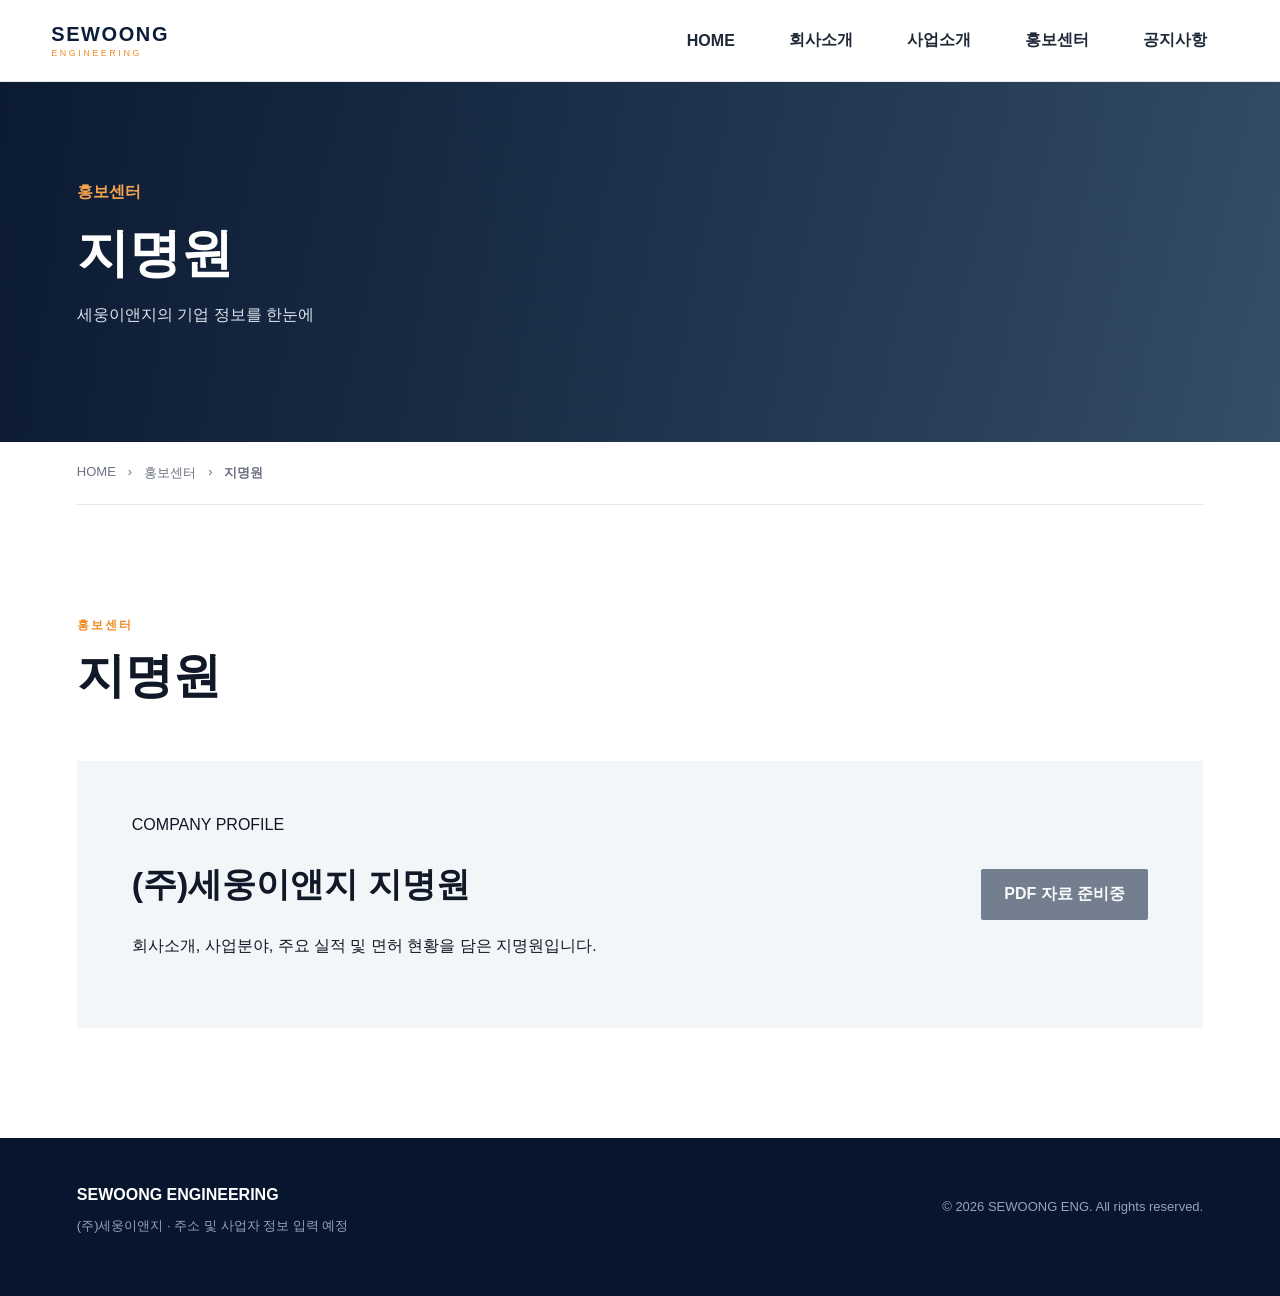
==== brochure.html @ 4f8cce99 "Add files via upload" ====
<!doctype html><html lang="ko"><head><meta charset="utf-8"><meta name="viewport" content="width=device-width,initial-scale=1"><meta name="description" content="(주)세웅이앤지 공식 홈페이지"><title>지명원 | (주)세웅이앤지</title><link rel="stylesheet" href="style.css"></head><body>
<header class="header">
  <a class="logo" href="index.html"><strong>SEWOONG</strong><span>ENGINEERING</span></a>
  <button class="menu-btn" aria-label="메뉴">☰</button>
  <nav class="nav">
    <a href="index.html">HOME</a>
    <div class="nav-item"><button>회사소개</button><div class="dropdown"><a href="greeting.html">인사말</a><a href="history.html">연혁</a><a href="organization.html">회사구조</a><a href="location.html">오시는길</a></div></div>
    <div class="nav-item"><button>사업소개</button><div class="dropdown"><a href="business.html">사업 형태</a><a href="projects.html">공사 실적</a></div></div>
    <div class="nav-item"><button>홍보센터</button><div class="dropdown"><a href="brochure.html">지명원</a><a href="licenses.html">면허보유현황</a></div></div>
    <div class="nav-item"><button>공지사항</button><div class="dropdown"><a href="notice.html">공지사항</a><a href="contact.html">문의하기</a></div></div>
  </nav>
</header>
<main><section class="subhero"><div><span>홍보센터</span><h1>지명원</h1><p>세웅이앤지의 기업 정보를 한눈에</p></div></section><div class="breadcrumb"><a href="index.html">HOME</a><span>›</span><span>홍보센터</span><span>›</span><strong>지명원</strong></div><section class="detail-section"><div class="detail-title"><span class="eyebrow">홍보센터</span><h2>지명원</h2></div>
        <div class="download-box"><div><span>COMPANY PROFILE</span><h2>(주)세웅이앤지 지명원</h2><p>회사소개, 사업분야, 주요 실적 및 면허 현황을 담은 지명원입니다.</p></div><a class="btn primary disabled" href="#">PDF 자료 준비중</a></div>
    </section></main>
<footer><div><strong>SEWOONG ENGINEERING</strong><p>(주)세웅이앤지 · 주소 및 사업자 정보 입력 예정</p></div><p>© 2026 SEWOONG ENG. All rights reserved.</p></footer>
<script src="script.js"></script></body></html>
---- style.css ----
*{box-sizing:border-box}html{scroll-behavior:smooth}body{margin:0;font-family:Arial,"Noto Sans KR",sans-serif;color:#111827;background:#fff}a{text-decoration:none;color:inherit}button,input,textarea{font:inherit}.header{height:82px;display:flex;align-items:center;padding:0 max(4vw,32px);border-bottom:1px solid #e5e7eb;background:#fff;position:sticky;top:0;z-index:20}.logo{margin-right:auto;display:flex;flex-direction:column;line-height:1}.logo strong{font-size:20px;letter-spacing:.08em;color:#0b1d3a}.logo span{font-size:9px;letter-spacing:.28em;color:#f28c28;margin-top:5px}.nav{display:flex;align-items:center;height:100%;gap:10px}.nav>a,.nav-item>button{border:0;background:none;padding:30px 22px;font-weight:700;cursor:pointer;color:#1f2937}.nav-item{position:relative;height:100%;display:flex;align-items:center}.dropdown{position:absolute;top:81px;left:50%;transform:translateX(-50%);min-width:155px;background:#fff;border-top:3px solid #f28c28;box-shadow:0 12px 30px #0b1d3a20;padding:10px 0;opacity:0;visibility:hidden;transition:.2s}.dropdown a{display:block;padding:11px 20px;font-size:14px}.dropdown a:hover{background:#f8fafc;color:#f28c28}.nav-item:hover .dropdown{opacity:1;visibility:visible}.menu-btn{display:none;border:0;background:none;font-size:25px}.hero{min-height:680px;background:linear-gradient(90deg,#07162ee8,#07162e9e 52%,#07162e3d),linear-gradient(135deg,#263d59,#7d8c96);display:flex;align-items:center;color:white}.hero-inner{width:min(1180px,88%);margin:auto}.eyebrow{font-size:12px;font-weight:800;letter-spacing:.18em;color:#f28c28}.eyebrow.light{color:#f5a34f}.hero h1{font-size:clamp(44px,6vw,76px);line-height:1.12;margin:22px 0}.hero h1 em{font-style:normal;color:#f5a34f}.hero p{font-size:18px;color:#e5e7eb;margin-bottom:35px}.btn{display:inline-block;padding:15px 23px;border-radius:2px;font-weight:800;border:0;cursor:pointer}.btn.white{background:#fff;color:#0b1d3a}.btn.primary{background:#0b1d3a;color:#fff}.btn.disabled{opacity:.55}.section,.detail-section,.contact-cta{width:min(1180px,88%);margin:auto;padding:110px 0}.section-head{display:flex;justify-content:space-between;align-items:end;margin-bottom:48px}.section-head h2,.contact-cta h2,.detail-title h2{font-size:clamp(30px,4vw,48px);line-height:1.25;margin:12px 0 0}.text-link{font-weight:800;color:#0b1d3a}.card-grid{display:grid;gap:20px}.three{grid-template-columns:repeat(3,1fr)}.business-card,.detail-card{padding:38px;border:1px solid #e5e7eb;min-height:220px;transition:.2s}.business-card:hover{transform:translateY(-5px);box-shadow:0 14px 30px #0b1d3a12}.business-card span,.detail-card span{color:#f28c28;font-weight:800}.business-card h3,.detail-card h3{font-size:24px;margin:40px 0 12px}.business-card p,.detail-card p{color:#6b7280;line-height:1.7}.profile-banner{background:#0b1d3a;color:#fff;padding:80px max(6vw,40px);display:flex;justify-content:space-between;align-items:end}.profile-banner h2{font-size:clamp(34px,5vw,56px);margin:14px 0}.profile-banner p{color:#cbd5e1;line-height:1.8}.contact-cta{display:flex;justify-content:space-between;align-items:end}.contact-cta>div:last-child{max-width:420px}.contact-cta p{color:#6b7280;line-height:1.8}.subhero{height:360px;background:linear-gradient(90deg,#07162ee8,#203a58c9),linear-gradient(135deg,#34495e,#8897a2);color:white;display:flex;align-items:center}.subhero>div{width:min(1180px,88%);margin:auto}.subhero span{color:#f5a34f;font-weight:800}.subhero h1{font-size:52px;margin:16px 0}.subhero p{color:#dbe3ec}.breadcrumb{width:min(1180px,88%);margin:0 auto;border-bottom:1px solid #e5e7eb;padding:22px 0;display:flex;gap:12px;color:#6b7280;font-size:13px}.detail-title{margin-bottom:55px}.prose{max-width:850px;font-size:17px;line-height:2;color:#4b5563}.prose .lead{font-size:24px;color:#111827;font-weight:700}.signature{text-align:right;margin-top:50px}.timeline{border-top:2px solid #0b1d3a}.timeline>div{display:grid;grid-template-columns:160px 1fr;padding:28px 10px;border-bottom:1px solid #e5e7eb}.timeline b{font-size:24px;color:#0b1d3a}.timeline em,.note{font-style:normal;color:#9ca3af;font-size:13px}.org{text-align:center}.org-ceo,.org-grid div{border:1px solid #d1d5db;padding:25px;background:#fff}.org-ceo{width:240px;margin:auto;background:#0b1d3a;color:white;font-weight:800}.org-line{height:50px;width:1px;background:#9ca3af;margin:auto}.org-grid{display:grid;grid-template-columns:repeat(3,1fr);gap:20px}.org-grid small{display:block;color:#6b7280;margin-top:8px}.location-grid,.contact-grid{display:grid;grid-template-columns:1.3fr 1fr;gap:30px}.map-placeholder{min-height:400px;background:#eef2f5;display:grid;place-content:center;text-align:center;font-size:32px;font-weight:800;color:#94a3b8}.map-placeholder small{font-size:13px;font-weight:400}.info-card{padding:45px;background:#f8fafc}.info-card p{line-height:1.8;color:#4b5563}.project-grid,.license-grid{display:grid;grid-template-columns:repeat(2,1fr);gap:30px}.photo,.cert{height:260px;background:#e9eef2;display:grid;place-content:center;color:#94a3b8;font-weight:800}.cert{height:360px}.download-box{padding:55px;background:#f3f6f8;display:flex;justify-content:space-between;align-items:center}.download-box h2{font-size:34px}.notice-table>div{display:grid;grid-template-columns:90px 1fr 130px;padding:20px;border-bottom:1px solid #e5e7eb}.notice-head{background:#0b1d3a;color:white;font-weight:800}.contact-form{display:grid;gap:12px}.contact-form input,.contact-form textarea{padding:16px;border:1px solid #d1d5db}.contact-form textarea{min-height:150px;resize:vertical}.contact-info{margin-top:35px;color:#4b5563}footer{background:#07162e;color:#94a3b8;padding:48px max(6vw,40px);display:flex;justify-content:space-between;font-size:13px}footer strong{color:#fff;font-size:16px}
@media(max-width:800px){.header{height:68px}.menu-btn{display:block}.nav{display:none;position:absolute;top:68px;left:0;right:0;background:#fff;height:auto;flex-direction:column;align-items:stretch;padding:10px 20px;box-shadow:0 15px 30px #0002}.nav.open{display:flex}.nav>a,.nav-item>button{padding:14px 8px;text-align:left;width:100%}.nav-item{display:block;height:auto}.dropdown{position:static;transform:none;box-shadow:none;border-top:0;border-left:2px solid #f28c28;margin-left:10px;opacity:1;visibility:visible;display:none}.nav-item.open .dropdown{display:block}.hero{min-height:560px}.three,.project-grid,.license-grid,.org-grid,.location-grid,.contact-grid{grid-template-columns:1fr}.section,.detail-section,.contact-cta{padding:75px 0}.section-head,.profile-banner,.contact-cta,.download-box,footer{align-items:flex-start;flex-direction:column;gap:30px}.subhero{height:280px}.subhero h1{font-size:40px}.timeline>div{grid-template-columns:100px 1fr}.notice-table>div{grid-template-columns:55px 1fr 80px;font-size:13px}.cert{height:280px}}
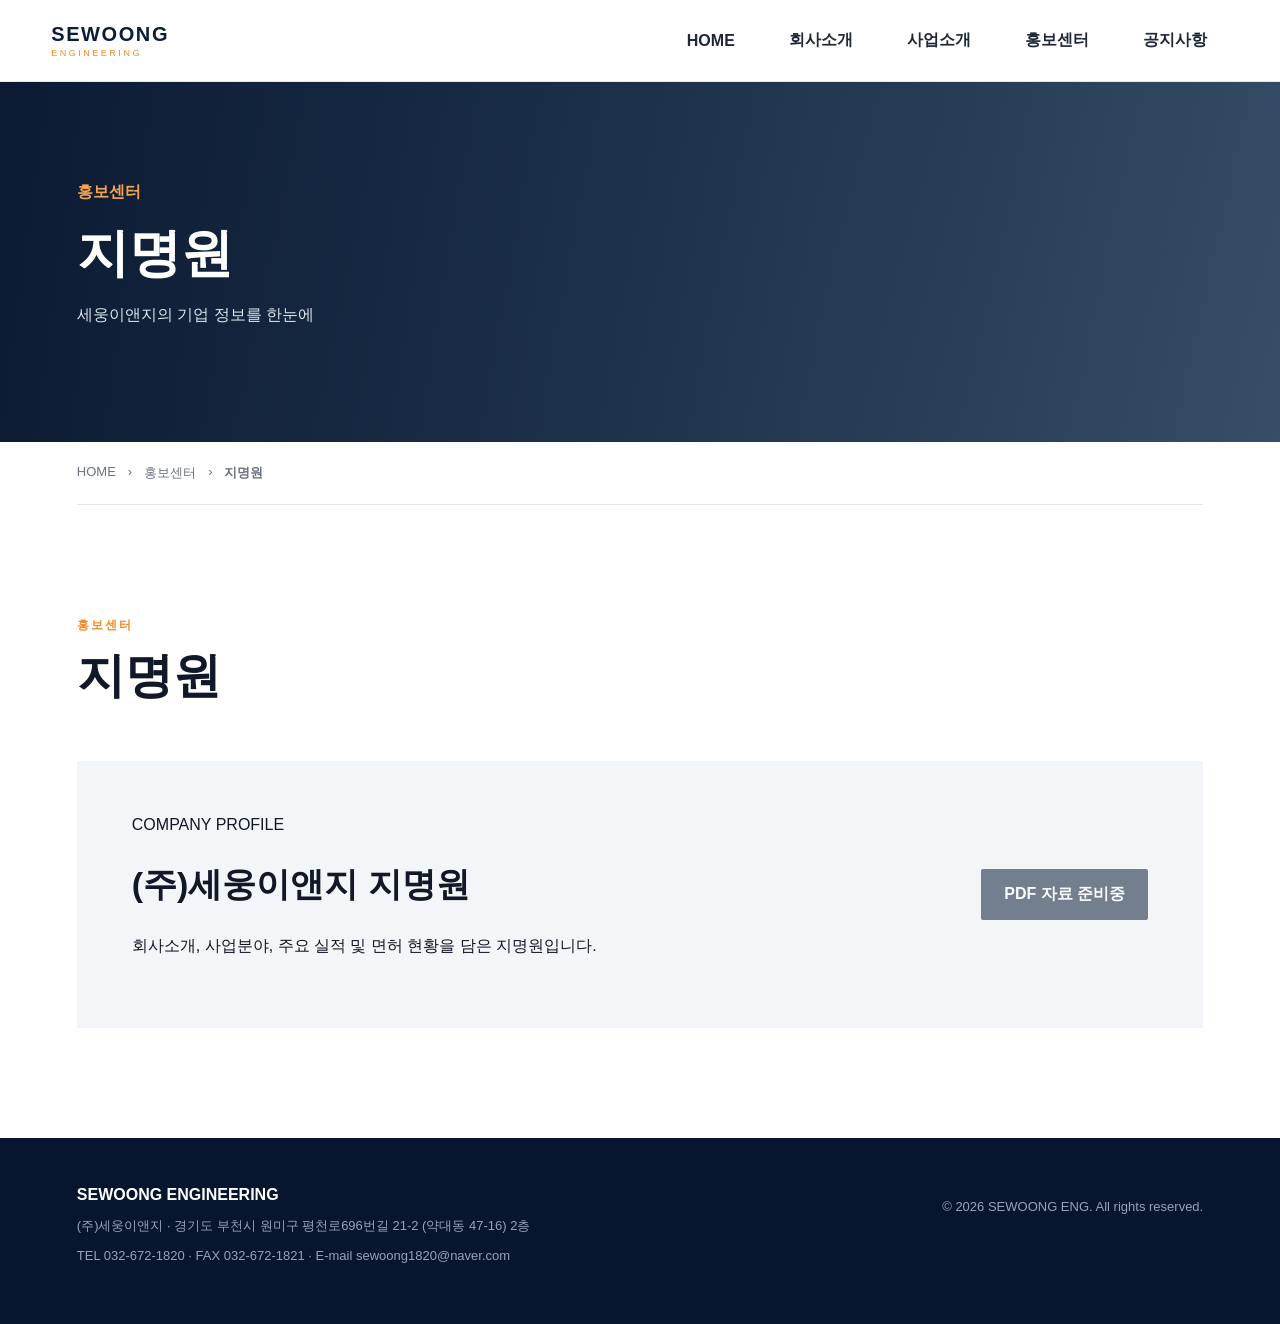
==== commit dded302a: "Add files via upload" ====
--- a/brochure.html
+++ b/brochure.html
@@ -13,5 +13,8 @@
 <main><section class="subhero"><div><span>홍보센터</span><h1>지명원</h1><p>세웅이앤지의 기업 정보를 한눈에</p></div></section><div class="breadcrumb"><a href="index.html">HOME</a><span>›</span><span>홍보센터</span><span>›</span><strong>지명원</strong></div><section class="detail-section"><div class="detail-title"><span class="eyebrow">홍보센터</span><h2>지명원</h2></div>
         <div class="download-box"><div><span>COMPANY PROFILE</span><h2>(주)세웅이앤지 지명원</h2><p>회사소개, 사업분야, 주요 실적 및 면허 현황을 담은 지명원입니다.</p></div><a class="btn primary disabled" href="#">PDF 자료 준비중</a></div>
     </section></main>
-<footer><div><strong>SEWOONG ENGINEERING</strong><p>(주)세웅이앤지 · 주소 및 사업자 정보 입력 예정</p></div><p>© 2026 SEWOONG ENG. All rights reserved.</p></footer>
+<footer><div><strong>SEWOONG ENGINEERING</strong>
+<p>(주)세웅이앤지 · 경기도 부천시 원미구 평천로696번길 21-2 (약대동 47-16) 2층</p>
+<p>TEL 032-672-1820 · FAX 032-672-1821 · E-mail <a href="mailto:sewoong1820@naver.com">sewoong1820@naver.com</a></p>
+</div><p>© 2026 SEWOONG ENG. All rights reserved.</p></footer>
 <script src="script.js"></script></body></html>
--- a/style.css
+++ b/style.css
@@ -1,3 +1,80 @@
 
 *{box-sizing:border-box}html{scroll-behavior:smooth}body{margin:0;font-family:Arial,"Noto Sans KR",sans-serif;color:#111827;background:#fff}a{text-decoration:none;color:inherit}button,input,textarea{font:inherit}.header{height:82px;display:flex;align-items:center;padding:0 max(4vw,32px);border-bottom:1px solid #e5e7eb;background:#fff;position:sticky;top:0;z-index:20}.logo{margin-right:auto;display:flex;flex-direction:column;line-height:1}.logo strong{font-size:20px;letter-spacing:.08em;color:#0b1d3a}.logo span{font-size:9px;letter-spacing:.28em;color:#f28c28;margin-top:5px}.nav{display:flex;align-items:center;height:100%;gap:10px}.nav>a,.nav-item>button{border:0;background:none;padding:30px 22px;font-weight:700;cursor:pointer;color:#1f2937}.nav-item{position:relative;height:100%;display:flex;align-items:center}.dropdown{position:absolute;top:81px;left:50%;transform:translateX(-50%);min-width:155px;background:#fff;border-top:3px solid #f28c28;box-shadow:0 12px 30px #0b1d3a20;padding:10px 0;opacity:0;visibility:hidden;transition:.2s}.dropdown a{display:block;padding:11px 20px;font-size:14px}.dropdown a:hover{background:#f8fafc;color:#f28c28}.nav-item:hover .dropdown{opacity:1;visibility:visible}.menu-btn{display:none;border:0;background:none;font-size:25px}.hero{min-height:680px;background:linear-gradient(90deg,#07162ee8,#07162e9e 52%,#07162e3d),linear-gradient(135deg,#263d59,#7d8c96);display:flex;align-items:center;color:white}.hero-inner{width:min(1180px,88%);margin:auto}.eyebrow{font-size:12px;font-weight:800;letter-spacing:.18em;color:#f28c28}.eyebrow.light{color:#f5a34f}.hero h1{font-size:clamp(44px,6vw,76px);line-height:1.12;margin:22px 0}.hero h1 em{font-style:normal;color:#f5a34f}.hero p{font-size:18px;color:#e5e7eb;margin-bottom:35px}.btn{display:inline-block;padding:15px 23px;border-radius:2px;font-weight:800;border:0;cursor:pointer}.btn.white{background:#fff;color:#0b1d3a}.btn.primary{background:#0b1d3a;color:#fff}.btn.disabled{opacity:.55}.section,.detail-section,.contact-cta{width:min(1180px,88%);margin:auto;padding:110px 0}.section-head{display:flex;justify-content:space-between;align-items:end;margin-bottom:48px}.section-head h2,.contact-cta h2,.detail-title h2{font-size:clamp(30px,4vw,48px);line-height:1.25;margin:12px 0 0}.text-link{font-weight:800;color:#0b1d3a}.card-grid{display:grid;gap:20px}.three{grid-template-columns:repeat(3,1fr)}.business-card,.detail-card{padding:38px;border:1px solid #e5e7eb;min-height:220px;transition:.2s}.business-card:hover{transform:translateY(-5px);box-shadow:0 14px 30px #0b1d3a12}.business-card span,.detail-card span{color:#f28c28;font-weight:800}.business-card h3,.detail-card h3{font-size:24px;margin:40px 0 12px}.business-card p,.detail-card p{color:#6b7280;line-height:1.7}.profile-banner{background:#0b1d3a;color:#fff;padding:80px max(6vw,40px);display:flex;justify-content:space-between;align-items:end}.profile-banner h2{font-size:clamp(34px,5vw,56px);margin:14px 0}.profile-banner p{color:#cbd5e1;line-height:1.8}.contact-cta{display:flex;justify-content:space-between;align-items:end}.contact-cta>div:last-child{max-width:420px}.contact-cta p{color:#6b7280;line-height:1.8}.subhero{height:360px;background:linear-gradient(90deg,#07162ee8,#203a58c9),linear-gradient(135deg,#34495e,#8897a2);color:white;display:flex;align-items:center}.subhero>div{width:min(1180px,88%);margin:auto}.subhero span{color:#f5a34f;font-weight:800}.subhero h1{font-size:52px;margin:16px 0}.subhero p{color:#dbe3ec}.breadcrumb{width:min(1180px,88%);margin:0 auto;border-bottom:1px solid #e5e7eb;padding:22px 0;display:flex;gap:12px;color:#6b7280;font-size:13px}.detail-title{margin-bottom:55px}.prose{max-width:850px;font-size:17px;line-height:2;color:#4b5563}.prose .lead{font-size:24px;color:#111827;font-weight:700}.signature{text-align:right;margin-top:50px}.timeline{border-top:2px solid #0b1d3a}.timeline>div{display:grid;grid-template-columns:160px 1fr;padding:28px 10px;border-bottom:1px solid #e5e7eb}.timeline b{font-size:24px;color:#0b1d3a}.timeline em,.note{font-style:normal;color:#9ca3af;font-size:13px}.org{text-align:center}.org-ceo,.org-grid div{border:1px solid #d1d5db;padding:25px;background:#fff}.org-ceo{width:240px;margin:auto;background:#0b1d3a;color:white;font-weight:800}.org-line{height:50px;width:1px;background:#9ca3af;margin:auto}.org-grid{display:grid;grid-template-columns:repeat(3,1fr);gap:20px}.org-grid small{display:block;color:#6b7280;margin-top:8px}.location-grid,.contact-grid{display:grid;grid-template-columns:1.3fr 1fr;gap:30px}.map-placeholder{min-height:400px;background:#eef2f5;display:grid;place-content:center;text-align:center;font-size:32px;font-weight:800;color:#94a3b8}.map-placeholder small{font-size:13px;font-weight:400}.info-card{padding:45px;background:#f8fafc}.info-card p{line-height:1.8;color:#4b5563}.project-grid,.license-grid{display:grid;grid-template-columns:repeat(2,1fr);gap:30px}.photo,.cert{height:260px;background:#e9eef2;display:grid;place-content:center;color:#94a3b8;font-weight:800}.cert{height:360px}.download-box{padding:55px;background:#f3f6f8;display:flex;justify-content:space-between;align-items:center}.download-box h2{font-size:34px}.notice-table>div{display:grid;grid-template-columns:90px 1fr 130px;padding:20px;border-bottom:1px solid #e5e7eb}.notice-head{background:#0b1d3a;color:white;font-weight:800}.contact-form{display:grid;gap:12px}.contact-form input,.contact-form textarea{padding:16px;border:1px solid #d1d5db}.contact-form textarea{min-height:150px;resize:vertical}.contact-info{margin-top:35px;color:#4b5563}footer{background:#07162e;color:#94a3b8;padding:48px max(6vw,40px);display:flex;justify-content:space-between;font-size:13px}footer strong{color:#fff;font-size:16px}
 @media(max-width:800px){.header{height:68px}.menu-btn{display:block}.nav{display:none;position:absolute;top:68px;left:0;right:0;background:#fff;height:auto;flex-direction:column;align-items:stretch;padding:10px 20px;box-shadow:0 15px 30px #0002}.nav.open{display:flex}.nav>a,.nav-item>button{padding:14px 8px;text-align:left;width:100%}.nav-item{display:block;height:auto}.dropdown{position:static;transform:none;box-shadow:none;border-top:0;border-left:2px solid #f28c28;margin-left:10px;opacity:1;visibility:visible;display:none}.nav-item.open .dropdown{display:block}.hero{min-height:560px}.three,.project-grid,.license-grid,.org-grid,.location-grid,.contact-grid{grid-template-columns:1fr}.section,.detail-section,.contact-cta{padding:75px 0}.section-head,.profile-banner,.contact-cta,.download-box,footer{align-items:flex-start;flex-direction:column;gap:30px}.subhero{height:280px}.subhero h1{font-size:40px}.timeline>div{grid-template-columns:100px 1fr}.notice-table>div{grid-template-columns:55px 1fr 80px;font-size:13px}.cert{height:280px}}
+
+/* v3 company introduction */
+.greeting-layout{display:grid;grid-template-columns:minmax(280px,.78fr) 1.5fr;gap:72px;align-items:stretch}.greeting-visual{min-height:610px;background:linear-gradient(145deg,#0a1930,#26384a 58%,#101820);position:relative;overflow:hidden;color:#fff;display:flex;align-items:flex-end;padding:38px}.greeting-visual:before,.greeting-visual:after{content:"";position:absolute;border:2px solid #ffffff42;width:70%;height:70%;transform:rotate(45deg)}.greeting-visual:before{left:-35%;top:-25%}.greeting-visual:after{right:-35%;bottom:-25%}.greeting-visual span{font-size:13px;line-height:1.6;letter-spacing:.18em;opacity:.75}.greeting-copy{font-size:17px;line-height:2;color:#374151;padding:10px 0}.greeting-copy .lead{font-size:22px;line-height:1.75;color:#111827;font-weight:700;margin-top:0}.greeting-copy p{margin:0 0 28px}.ceo-sign{margin-top:55px;margin-left:auto;max-width:360px;border-bottom:2px solid #0b3b88;padding-bottom:16px}.ceo-sign strong{display:block;color:#0b3b88;font-size:23px;margin-bottom:18px}.ceo-sign span{font-size:19px;color:#111827}
+.history-web{position:relative;max-width:980px;margin:20px auto 0;padding:10px 0}.history-web:before{content:"";position:absolute;left:28px;top:20px;bottom:20px;width:2px;background:#0b3b88}.history-item{position:relative;display:grid;grid-template-columns:100px 1fr;gap:8px;padding:0 0 58px 74px}.history-item:last-child{padding-bottom:0}.history-dot{position:absolute;left:20px;top:9px;width:18px;height:18px;border-radius:50%;background:#0b3b88;border:4px solid #dce5f2;box-shadow:0 0 0 1px #0b3b8830}.history-item>b{font-size:27px;color:#0b3b88}.history-item h3{font-size:22px;color:#0b3b88;margin:2px 0 10px}.history-item p{margin:0;color:#7b8492;line-height:1.7}
+.org-chart{max-width:980px;margin:10px auto 0;text-align:center}.org-top{position:relative;min-height:210px}.org-ceo-new{width:150px;height:150px;border-radius:50%;background:#0b3b88;color:#fff;display:grid;place-content:center;margin:auto;font-size:26px;font-weight:800;line-height:1.15;border:8px solid #dce5f2}.org-audit{position:absolute;left:59%;top:95px;width:210px;padding:15px;border-radius:40px;background:#0b3b88;color:#fff;font-size:20px;font-weight:800}.org-audit small{display:block;font-size:12px;margin-top:2px}.org-trunk{width:2px;height:42px;background:#d1d5db;margin:-55px auto 0}.org-depts{position:relative;display:grid;grid-template-columns:repeat(3,1fr);gap:45px;margin-top:50px}.org-depts:before{content:"";position:absolute;left:16.66%;right:16.66%;top:-26px;height:1px;background:#d1d5db}.org-col{position:relative}.org-col:before{content:"";position:absolute;left:50%;top:-26px;height:26px;width:1px;background:#d1d5db}.org-col h3{margin:0 0 40px;background:#0b3b88;color:#fff;border-radius:40px;padding:17px 10px;font-size:20px}.org-team{background:#eef1f5;margin:10px 0;padding:18px;font-size:18px;font-weight:700;color:#111827}
+@media(max-width:800px){.greeting-layout{grid-template-columns:1fr;gap:35px}.greeting-visual{min-height:320px}.greeting-copy .lead{font-size:19px}.history-item{grid-template-columns:70px 1fr;padding-left:60px}.history-web:before{left:18px}.history-dot{left:10px}.history-item>b{font-size:22px}.history-item h3{font-size:18px}.org-audit{position:static;margin:22px auto 0;width:190px}.org-top{min-height:250px}.org-trunk{display:none}.org-depts{grid-template-columns:1fr;gap:30px;margin-top:25px}.org-depts:before,.org-col:before{display:none}.org-col h3{margin-bottom:15px}.org-team{margin:7px 0}}
+
+
+/* v4 project references */
+.projects-intro{color:#6b7280;line-height:1.8;margin-top:14px}
+.project-summary{display:grid;grid-template-columns:repeat(3,1fr);border-top:2px solid #0b3b88;border-bottom:1px solid #dbe2ea;margin-bottom:46px}
+.project-summary>div{padding:28px 30px;border-right:1px solid #e5e7eb}
+.project-summary>div:last-child{border-right:0}
+.project-summary strong{display:block;color:#0b3b88;font-size:28px;margin-bottom:8px}
+.project-summary span{font-size:13px;color:#7b8492}
+.project-toolbar{display:flex;justify-content:space-between;gap:25px;align-items:flex-end;margin-bottom:18px}
+.year-filters{display:flex;gap:8px;flex-wrap:wrap}
+.year-filter{border:1px solid #d7dde5;background:#fff;color:#4b5563;padding:9px 14px;border-radius:2px;cursor:pointer;font-weight:700;font-size:13px}
+.year-filter:hover,.year-filter.active{background:#0b3b88;color:#fff;border-color:#0b3b88}
+#projectCount{white-space:nowrap;color:#6b7280;font-size:13px;margin:0 0 8px}
+.project-table-wrap{overflow-x:auto;border-top:2px solid #0b3b88}
+.project-table{width:100%;border-collapse:collapse;min-width:920px}
+.project-table th{background:#f5f7fa;color:#0b3b88;font-size:13px;padding:17px 14px;text-align:center;border-bottom:1px solid #cfd8e3}
+.project-table td{padding:17px 14px;border-bottom:1px solid #e6eaf0;text-align:center;color:#4b5563;font-size:14px;line-height:1.5}
+.project-table tbody tr:hover{background:#f8fafc}
+.project-table .project-name{text-align:left;color:#172033;font-weight:700}
+.project-table .amount{text-align:right;font-variant-numeric:tabular-nums;color:#0b3b88}
+.project-table tr.is-hidden{display:none}
+.project-note{margin-top:18px;color:#9ca3af;font-size:12px}
+@media(max-width:800px){
+  .project-summary{grid-template-columns:1fr}
+  .project-summary>div{border-right:0;border-bottom:1px solid #e5e7eb;padding:20px}
+  .project-summary>div:last-child{border-bottom:0}
+  .project-toolbar{display:block}
+  #projectCount{margin-top:14px}
+  .project-table-wrap{overflow:visible;border-top:0}
+  .project-table{min-width:0;display:block}
+  .project-table thead{display:none}
+  .project-table tbody{display:grid;gap:12px}
+  .project-table tr{display:grid;grid-template-columns:72px 1fr;background:#fff;border:1px solid #e1e6ed;padding:17px 18px}
+  .project-table tr.is-hidden{display:none}
+  .project-table td{border:0;padding:5px 0;text-align:left;font-size:13px}
+  .project-table td:nth-child(1){grid-row:1 / span 4;color:#0b3b88;font-weight:800;font-size:18px}
+  .project-table td:nth-child(2){font-size:15px;padding-top:2px}
+  .project-table td:nth-child(3):before{content:"기간  ";color:#9ca3af}
+  .project-table td:nth-child(4){text-align:left}
+  .project-table td:nth-child(4):before{content:"금액  ";color:#9ca3af}
+  .project-table td:nth-child(5):before{content:"발주처  ";color:#9ca3af}
+}
+
+
+/* v5 location */
+.location-page .detail-title p{color:#6b7280;line-height:1.8;margin-top:14px}
+.location-layout{display:grid;grid-template-columns:1.25fr .75fr;gap:42px;align-items:stretch}
+.location-map-card{border:1px solid #e1e6ed;background:#fff}
+.map-visual{height:440px;position:relative;overflow:hidden;background:#eef2f6}
+.map-grid{position:absolute;inset:-40px;background:
+linear-gradient(28deg,transparent 46%,#fff 47%,#fff 49%,transparent 50%),
+linear-gradient(112deg,transparent 47%,#d7dee7 48%,#d7dee7 49%,transparent 50%),
+linear-gradient(5deg,transparent 46%,#fff 47%,#fff 49%,transparent 50%);
+background-size:170px 150px,210px 190px,250px 220px;opacity:.9}
+.map-pin{position:absolute;left:50%;top:45%;transform:translate(-50%,-50%);width:76px;height:76px;border-radius:50% 50% 50% 0;background:#0b3b88;transform-origin:center;rotate:-45deg;box-shadow:0 12px 30px rgba(11,59,136,.25);display:flex;align-items:center;justify-content:center}
+.map-pin span{rotate:45deg;color:#fff;font-size:10px;font-weight:800;letter-spacing:.05em}
+.map-copy{position:absolute;left:30px;bottom:28px;background:rgba(255,255,255,.94);padding:20px 24px;min-width:230px;box-shadow:0 10px 28px rgba(16,24,40,.08)}
+.map-copy small{display:block;color:#0b3b88;font-weight:800;letter-spacing:.12em;margin-bottom:6px}
+.map-copy strong{display:block;color:#172033;font-size:18px}.map-copy p{margin:5px 0 0;color:#7b8492;font-size:13px}
+.naver-map-btn{display:flex;justify-content:space-between;align-items:center;background:#03c75a;color:#fff!important;padding:18px 22px;font-weight:800;text-decoration:none}
+.naver-map-btn:hover{filter:brightness(.96)}
+.location-info{border-top:2px solid #0b3b88}
+.location-item{padding:26px 6px;border-bottom:1px solid #e2e7ed}
+.location-item>span{display:block;font-size:11px;letter-spacing:.14em;color:#0b3b88;font-weight:800;margin-bottom:8px}
+.location-item strong{font-size:17px;color:#172033;line-height:1.65}.location-item a{color:inherit;text-decoration:none}
+.location-item small{display:block;color:#9ca3af;margin-top:5px}
+.location-guide{display:flex;gap:35px;margin-top:36px;padding:22px 26px;background:#f6f8fb}
+.location-guide span{color:#0b3b88;font-weight:800;white-space:nowrap}.location-guide p{margin:0;color:#697386;line-height:1.7}
+footer a{color:inherit;text-decoration:none}
+@media(max-width:800px){.location-layout{grid-template-columns:1fr;gap:28px}.map-visual{height:330px}.map-copy{left:18px;bottom:18px;right:18px;min-width:0}.location-guide{display:block}.location-guide span{display:block;margin-bottom:8px}}
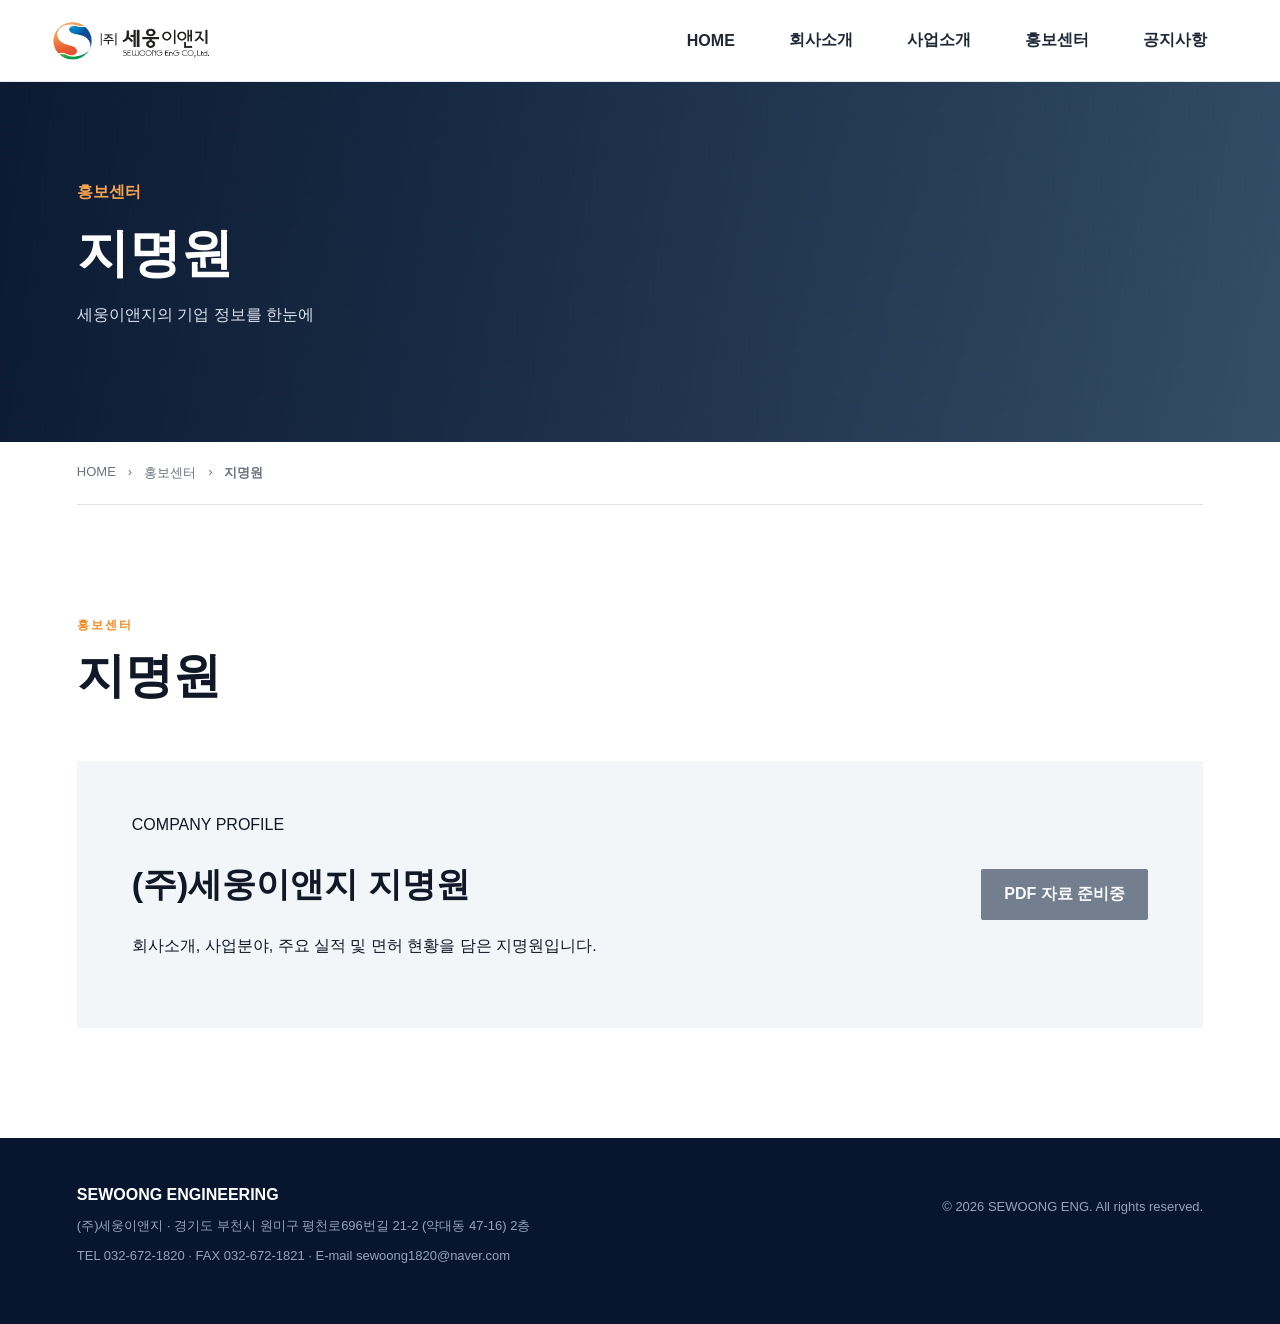
==== commit 8a511458: "Add files via upload" ====
--- a/brochure.html
+++ b/brochure.html
@@ -1,6 +1,6 @@
 <!doctype html><html lang="ko"><head><meta charset="utf-8"><meta name="viewport" content="width=device-width,initial-scale=1"><meta name="description" content="(주)세웅이앤지 공식 홈페이지"><title>지명원 | (주)세웅이앤지</title><link rel="stylesheet" href="style.css"></head><body>
 <header class="header">
-  <a class="logo" href="index.html"><strong>SEWOONG</strong><span>ENGINEERING</span></a>
+  <a class="logo company-logo" href="index.html" aria-label="세웅이앤지 홈"><img src="sewoong-logo.png" alt="(주)세웅이앤지 로고"></a>
   <button class="menu-btn" aria-label="메뉴">☰</button>
   <nav class="nav">
     <a href="index.html">HOME</a>
--- a/style.css
+++ b/style.css
@@ -78,3 +78,60 @@
 .location-guide span{color:#0b3b88;font-weight:800;white-space:nowrap}.location-guide p{margin:0;color:#697386;line-height:1.7}
 footer a{color:inherit;text-decoration:none}
 @media(max-width:800px){.location-layout{grid-template-columns:1fr;gap:28px}.map-visual{height:330px}.map-copy{left:18px;bottom:18px;right:18px;min-width:0}.location-guide{display:block}.location-guide span{display:block;margin-bottom:8px}}
+
+/* v5.1 actual Naver map screenshot */
+.map-visual.actual-map{height:auto;background:#fff;line-height:0}
+.map-visual.actual-map img{display:block;width:100%;height:auto;object-fit:contain}
+@media(max-width:800px){
+  .map-visual.actual-map{height:auto}
+  .map-visual.actual-map img{width:100%;height:auto}
+}
+
+/* v5.2 tighter map capture - desktop & mobile */
+.map-visual.actual-map{
+  width:100%;
+  height:auto;
+  overflow:hidden;
+  background:#fff;
+}
+.map-visual.actual-map img{
+  display:block;
+  width:100%;
+  height:auto;
+  object-fit:contain;
+  object-position:center center;
+}
+@media(max-width:800px){
+  .map-visual.actual-map{
+    width:100%;
+    height:auto;
+  }
+  .map-visual.actual-map img{
+    width:100%;
+    height:auto;
+    object-fit:contain;
+    object-position:center center;
+  }
+}
+
+/* v6 official company logo */
+.header .company-logo{
+  display:flex;
+  align-items:center;
+  width:auto;
+  height:auto;
+  text-decoration:none;
+}
+.header .company-logo img{
+  display:block;
+  width:auto;
+  height:42px;
+  max-width:330px;
+  object-fit:contain;
+}
+@media(max-width:800px){
+  .header .company-logo img{
+    height:34px;
+    max-width:230px;
+  }
+}
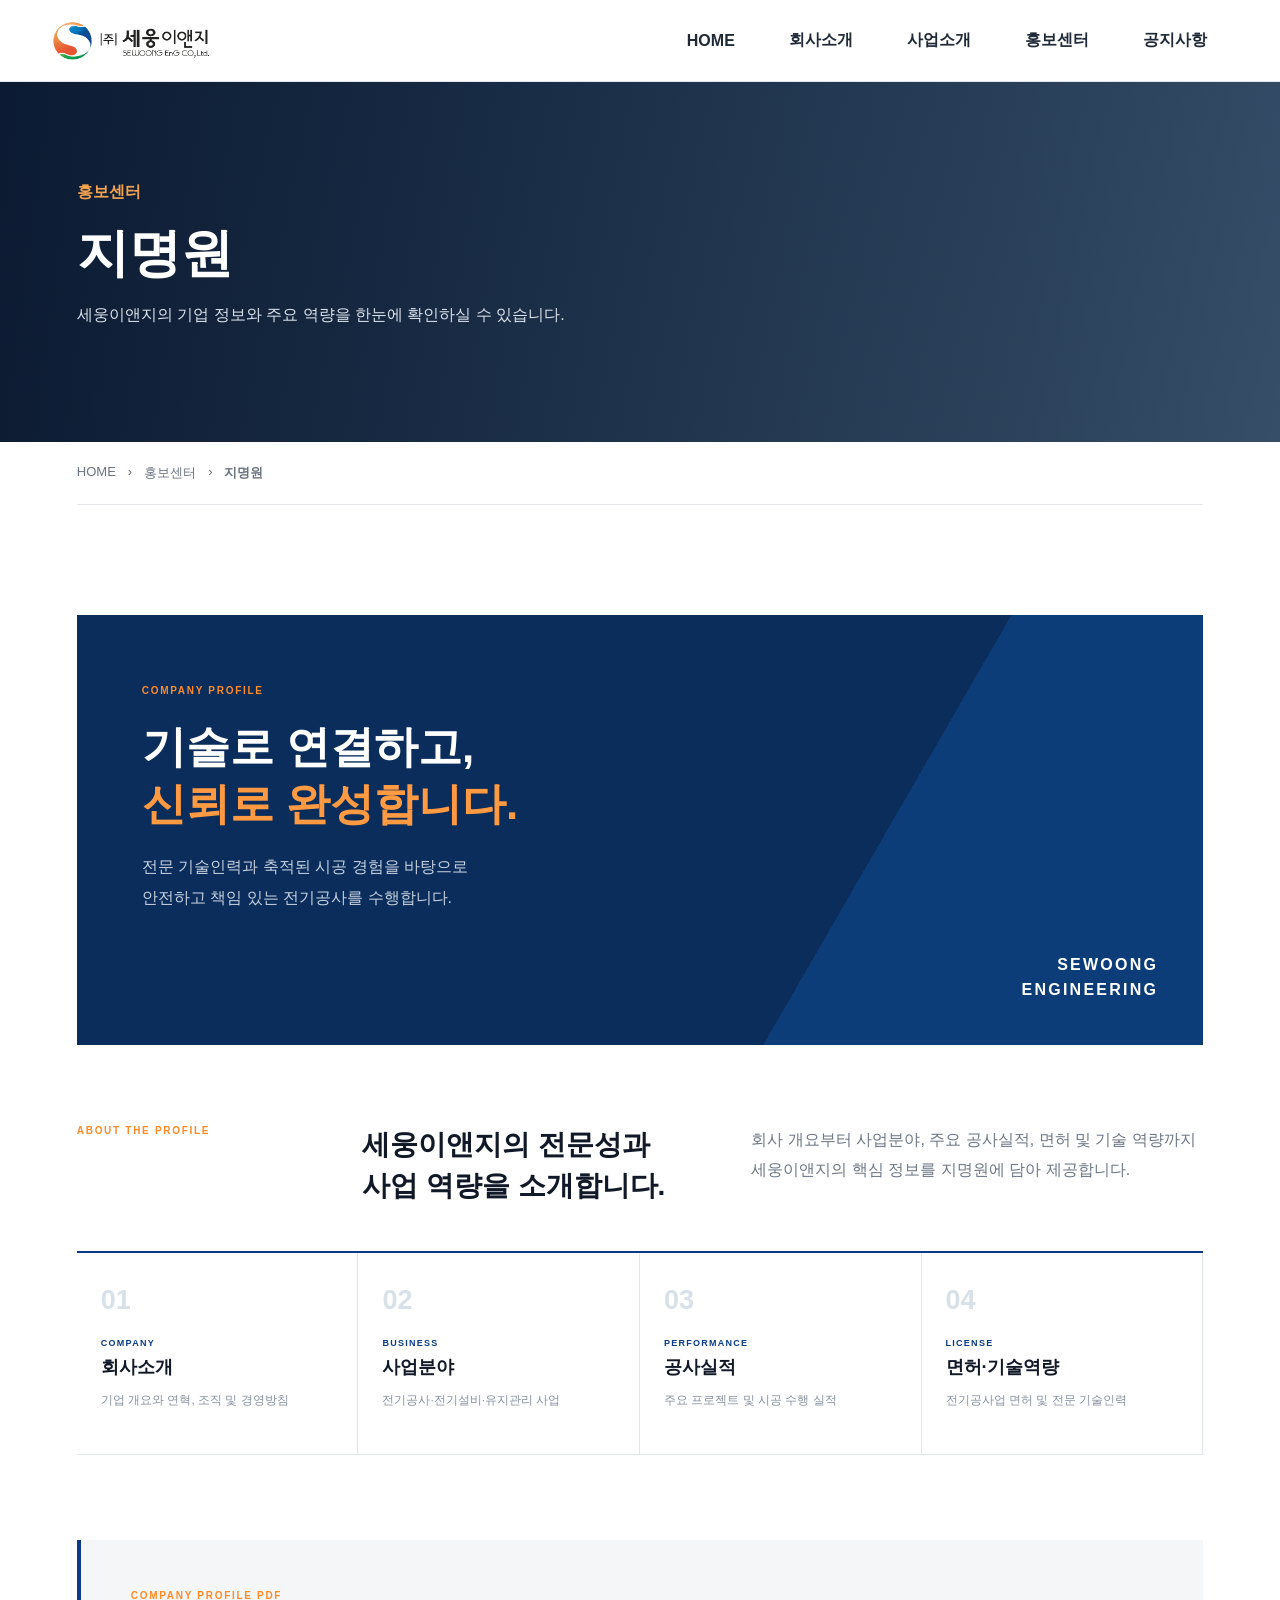
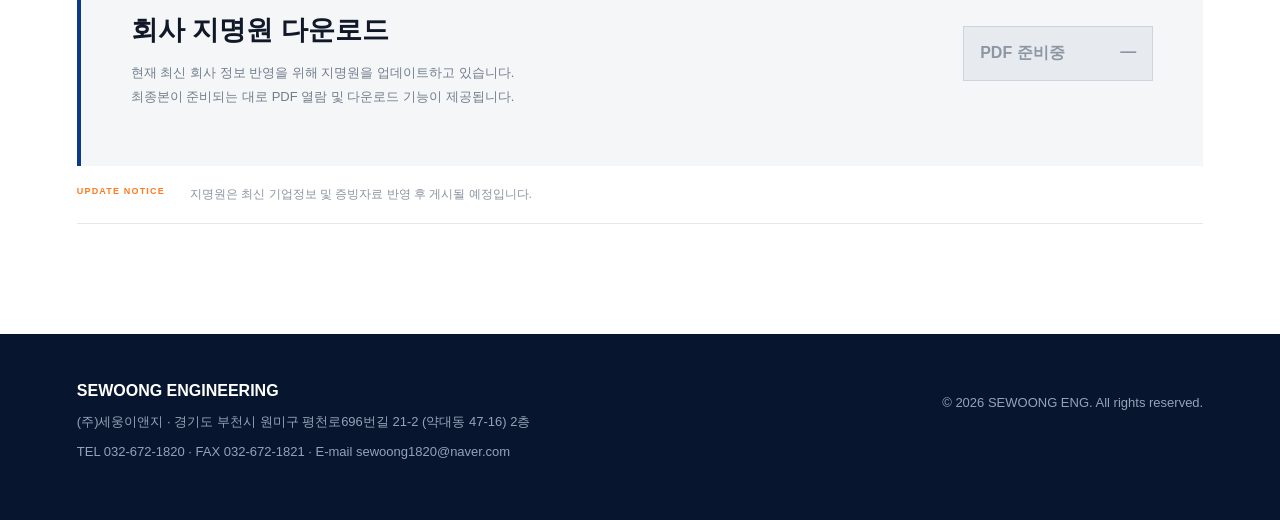
==== commit d8ef389d: "Add files via upload" ====
--- a/brochure.html
+++ b/brochure.html
@@ -1,5 +1,4 @@
-<!doctype html><html lang="ko"><head><meta charset="utf-8"><meta name="viewport" content="width=device-width,initial-scale=1"><meta name="description" content="(주)세웅이앤지 공식 홈페이지"><title>지명원 | (주)세웅이앤지</title><link rel="stylesheet" href="style.css"></head><body>
-<header class="header">
+<!doctype html><html lang="ko"><head><meta charset="utf-8"><meta name="viewport" content="width=device-width,initial-scale=1"><title>지명원 | (주)세웅이앤지</title><link rel="stylesheet" href="style.css"></head><body><header class="header">
   <a class="logo company-logo" href="index.html" aria-label="세웅이앤지 홈"><img src="sewoong-logo.png" alt="(주)세웅이앤지 로고"></a>
   <button class="menu-btn" aria-label="메뉴">☰</button>
   <nav class="nav">
@@ -9,12 +8,7 @@
     <div class="nav-item"><button>홍보센터</button><div class="dropdown"><a href="brochure.html">지명원</a><a href="licenses.html">면허보유현황</a></div></div>
     <div class="nav-item"><button>공지사항</button><div class="dropdown"><a href="notice.html">공지사항</a><a href="contact.html">문의하기</a></div></div>
   </nav>
-</header>
-<main><section class="subhero"><div><span>홍보센터</span><h1>지명원</h1><p>세웅이앤지의 기업 정보를 한눈에</p></div></section><div class="breadcrumb"><a href="index.html">HOME</a><span>›</span><span>홍보센터</span><span>›</span><strong>지명원</strong></div><section class="detail-section"><div class="detail-title"><span class="eyebrow">홍보센터</span><h2>지명원</h2></div>
-        <div class="download-box"><div><span>COMPANY PROFILE</span><h2>(주)세웅이앤지 지명원</h2><p>회사소개, 사업분야, 주요 실적 및 면허 현황을 담은 지명원입니다.</p></div><a class="btn primary disabled" href="#">PDF 자료 준비중</a></div>
-    </section></main>
-<footer><div><strong>SEWOONG ENGINEERING</strong>
+</header><main><section class="subhero"><div><span>홍보센터</span><h1>지명원</h1><p>세웅이앤지의 기업 정보와 주요 역량을 한눈에 확인하실 수 있습니다.</p></div></section><div class="breadcrumb"><a href="index.html">HOME</a><span>›</span><span>홍보센터</span><span>›</span><strong>지명원</strong></div><section class="detail-section brochure-v10"><div class="brochure-hero"><div><span>COMPANY PROFILE</span><h2>기술로 연결하고,<br><em>신뢰로 완성합니다.</em></h2><p>전문 기술인력과 축적된 시공 경험을 바탕으로<br>안전하고 책임 있는 전기공사를 수행합니다.</p></div><b>SEWOONG<br>ENGINEERING</b></div><div class="brochure-intro"><span>ABOUT THE PROFILE</span><h3>세웅이앤지의 전문성과<br>사업 역량을 소개합니다.</h3><p>회사 개요부터 사업분야, 주요 공사실적, 면허 및 기술 역량까지 세웅이앤지의 핵심 정보를 지명원에 담아 제공합니다.</p></div><div class="brochure-index"><article><span>01</span><small>COMPANY</small><h4>회사소개</h4><p>기업 개요와 연혁, 조직 및 경영방침</p></article><article><span>02</span><small>BUSINESS</small><h4>사업분야</h4><p>전기공사·전기설비·유지관리 사업</p></article><article><span>03</span><small>PERFORMANCE</small><h4>공사실적</h4><p>주요 프로젝트 및 시공 수행 실적</p></article><article><span>04</span><small>LICENSE</small><h4>면허·기술역량</h4><p>전기공사업 면허 및 전문 기술인력</p></article></div><div class="brochure-download"><div><span>COMPANY PROFILE PDF</span><h3>회사 지명원 다운로드</h3><p>현재 최신 회사 정보 반영을 위해 지명원을 업데이트하고 있습니다.<br>최종본이 준비되는 대로 PDF 열람 및 다운로드 기능이 제공됩니다.</p></div><button disabled>PDF 준비중 <b>—</b></button></div><div class="brochure-guide"><b>UPDATE NOTICE</b><span>지명원은 최신 기업정보 및 증빙자료 반영 후 게시될 예정입니다.</span></div></section></main><footer><div><strong>SEWOONG ENGINEERING</strong>
 <p>(주)세웅이앤지 · 경기도 부천시 원미구 평천로696번길 21-2 (약대동 47-16) 2층</p>
 <p>TEL 032-672-1820 · FAX 032-672-1821 · E-mail <a href="mailto:sewoong1820@naver.com">sewoong1820@naver.com</a></p>
-</div><p>© 2026 SEWOONG ENG. All rights reserved.</p></footer>
-<script src="script.js"></script></body></html>+</div><p>© 2026 SEWOONG ENG. All rights reserved.</p></footer></body></html>
--- a/style.css
+++ b/style.css
@@ -135,3 +135,16 @@
     max-width:230px;
   }
 }
+
+/* v9 licenses */
+.license-intro{max-width:780px;margin-bottom:58px}.license-intro h2{font-size:38px;line-height:1.35}.license-intro p{color:#6b7280;line-height:1.9;margin-top:18px}
+.license-highlight{display:grid;grid-template-columns:1.55fr repeat(3,1fr);border-top:2px solid #0b3b88;border-bottom:1px solid #dfe5ec;margin-bottom:95px}
+.license-main-card,.license-stat{padding:35px 28px;min-height:155px;border-right:1px solid #e1e6ec}.license-main-card{background:#0b2d5c;color:#fff}.license-main-card>span{font-size:10px;letter-spacing:.16em;color:#ff8a26;font-weight:800}.license-main-card small{display:block;color:#cbd5e1;margin-top:20px}.license-main-card strong{display:block;font-size:29px;margin:6px 0}.license-main-card p,.license-stat p{font-size:12px;color:#8a94a3;margin-top:9px}.license-main-card p{color:#bfc9d7}.license-stat>span{color:#d8e0e9;font-size:29px;font-weight:800}.license-stat strong{display:block;color:#1b283b;margin-top:26px;font-size:17px}
+.license-section-head{margin-bottom:32px}.license-section-head>span{color:#0b3b88;font-size:10px;letter-spacing:.16em;font-weight:800}.license-section-head h3{font-size:29px;margin:8px 0}.license-section-head p{color:#7a8493}
+.license-doc-grid{display:grid;grid-template-columns:repeat(3,1fr);gap:25px}.license-doc{border:1px solid #e0e5eb;background:#fff;overflow:hidden}.license-doc-img{height:380px;background:#f3f5f7;padding:22px;display:flex;align-items:center;justify-content:center;position:relative}.license-doc-img img{max-width:100%;max-height:100%;object-fit:contain;box-shadow:0 6px 22px rgba(20,35,55,.08)}.license-doc-copy{padding:28px}.license-doc-copy>span{font-size:10px;letter-spacing:.14em;color:#0b3b88;font-weight:800}.license-doc-copy h4{font-size:21px;margin:9px 0 22px}.license-doc-copy dl{margin:0}.license-doc-copy dl div{display:grid;grid-template-columns:80px 1fr;border-top:1px solid #edf0f3;padding:11px 0;font-size:12px}.license-doc-copy dt{color:#8b94a1}.license-doc-copy dd{margin:0;color:#2f3b4d;font-weight:700}.doc-note{font-size:11px;line-height:1.7;color:#89929f;margin-top:17px}.private-preview:after{content:"";position:absolute;inset:0;background:rgba(255,255,255,.12)}.private-preview>span{position:absolute;z-index:2;background:#0b2d5c;color:#fff;padding:9px 12px;font-size:11px;font-weight:800;letter-spacing:.04em}
+.license-bottom{margin-top:90px;background:#0b2d5c;color:#fff;padding:52px 58px}.license-bottom>span{color:#ff8a26;font-size:10px;letter-spacing:.18em;font-weight:800}.license-bottom h3{font-size:28px;margin:12px 0}.license-bottom p{color:#c8d1de;line-height:1.8}.license-bottom a{display:inline-flex;gap:30px;margin-top:20px;background:#fff;color:#0b2d5c;text-decoration:none;padding:14px 18px;font-size:13px;font-weight:800}
+@media(max-width:900px){.license-highlight{grid-template-columns:1fr 1fr}.license-main-card{grid-column:1/-1}.license-doc-grid{grid-template-columns:1fr}.license-doc{display:grid;grid-template-columns:.8fr 1.2fr}.license-doc-img{height:330px}}
+@media(max-width:600px){.license-intro h2{font-size:28px}.license-highlight{grid-template-columns:1fr 1fr;margin-bottom:60px}.license-main-card,.license-stat{padding:26px 20px;min-height:auto}.license-stat strong{margin-top:16px}.license-doc{display:block}.license-doc-img{height:340px}.license-doc-copy{padding:24px 20px}.license-bottom{margin-top:60px;padding:38px 25px}.license-bottom h3{font-size:23px}}
+
+/* v10 brochure */
+.brochure-hero{min-height:430px;background:linear-gradient(120deg,#0b2d5c 0 68%,#0d3d78 68%);color:#fff;padding:65px;box-sizing:border-box;position:relative;margin-bottom:80px;overflow:hidden}.brochure-hero>div>span,.brochure-intro>span,.brochure-download>div>span{font-size:10px;letter-spacing:.17em;color:#ff8a26;font-weight:800}.brochure-hero h2{font-size:44px;line-height:1.3;margin:20px 0}.brochure-hero h2 em{font-style:normal;color:#ff9a43}.brochure-hero p{color:#c7d1df;line-height:1.9}.brochure-hero>b{position:absolute;right:45px;bottom:42px;text-align:right;letter-spacing:.14em;line-height:1.6}.brochure-intro{display:grid;grid-template-columns:.7fr 1fr 1.3fr;gap:42px;margin-bottom:45px}.brochure-intro h3{font-size:28px;line-height:1.45;margin:0}.brochure-intro p{margin:0;color:#6d7786;line-height:1.9}.brochure-index{display:grid;grid-template-columns:repeat(4,1fr);border-top:2px solid #0b3b88;margin-bottom:85px}.brochure-index article{padding:32px 24px;border-right:1px solid #e2e7ed;border-bottom:1px solid #e2e7ed}.brochure-index article>span{font-size:27px;color:#d8e0e9;font-weight:800}.brochure-index small{display:block;color:#0b3b88;font-size:9px;letter-spacing:.14em;font-weight:800;margin-top:22px}.brochure-index h4{font-size:18px;margin:7px 0}.brochure-index p{font-size:12px;color:#87909d;line-height:1.6}.brochure-download{display:grid;grid-template-columns:1fr 190px;gap:40px;align-items:center;background:#f4f6f8;border-left:4px solid #0b3b88;padding:45px 50px}.brochure-download h3{font-size:27px;margin:9px 0}.brochure-download p{color:#737e8d;line-height:1.8;font-size:13px}.brochure-download button{border:1px solid #ccd4dd;background:#e7ebef;color:#8d97a4;padding:16px;font-weight:800;display:flex;justify-content:space-between}.brochure-guide{display:flex;gap:25px;padding:20px 0;border-bottom:1px solid #e4e8ed;font-size:12px;color:#89929f}.brochure-guide b{color:#ff7a20;font-size:9px;letter-spacing:.13em}@media(max-width:800px){.brochure-hero{min-height:380px;padding:45px 25px;background:linear-gradient(160deg,#0b2d5c 0 75%,#0d3d78 75%)}.brochure-hero h2{font-size:32px}.brochure-hero>b{right:25px;bottom:22px;font-size:11px}.brochure-intro{grid-template-columns:1fr;gap:15px}.brochure-intro h3{font-size:25px}.brochure-index{grid-template-columns:1fr 1fr;margin-bottom:60px}.brochure-download{grid-template-columns:1fr;padding:34px 25px;gap:22px}.brochure-download button{width:100%}.brochure-guide{flex-direction:column;gap:8px}}
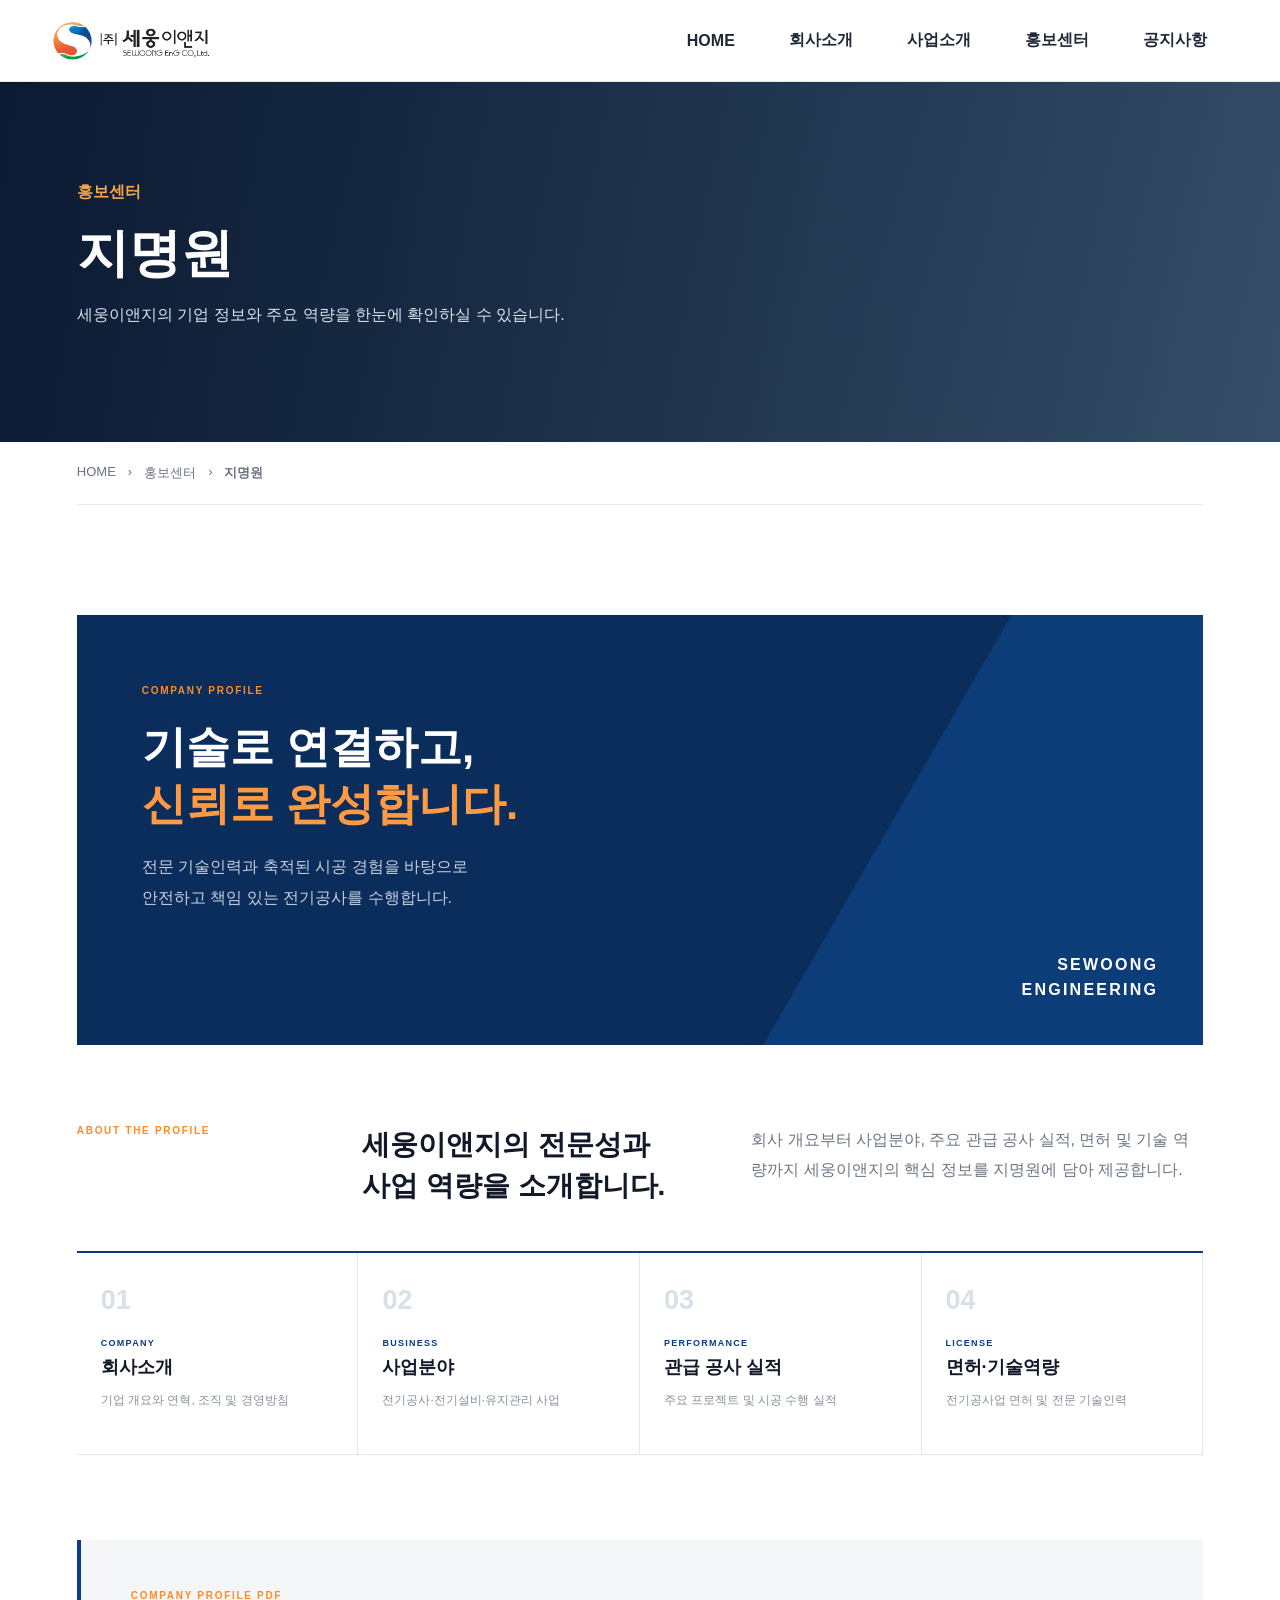
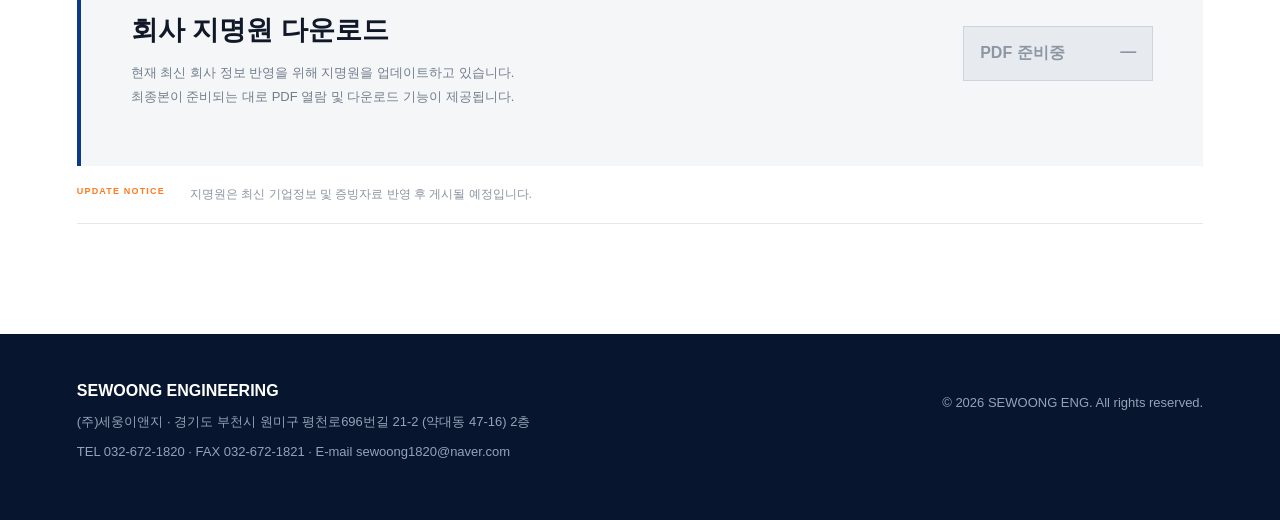
==== commit f41a2892: "Add files via upload" ====
--- a/brochure.html
+++ b/brochure.html
@@ -1,14 +1,26 @@
-<!doctype html><html lang="ko"><head><meta charset="utf-8"><meta name="viewport" content="width=device-width,initial-scale=1"><title>지명원 | (주)세웅이앤지</title><link rel="stylesheet" href="style.css"></head><body><header class="header">
+<!doctype html><html lang="ko"><head><meta charset="utf-8"><meta name="viewport" content="width=device-width,initial-scale=1"><title>지명원 | (주)세웅이앤지</title>
+  <meta name="description" content="(주)세웅이앤지의 회사소개, 사업분야, 주요 관급 공사 실적과 기업 정보를 확인하실 수 있는 지명원 안내 페이지입니다.">
+  <link rel="canonical" href="https://koseonyeong.github.io/sewoongeng/brochure.html"><link rel="stylesheet" href="style.css">
+  <!-- Social sharing and official site metadata (SEO v17) -->
+  <meta property="og:type" content="article">
+  <meta property="og:site_name" content="세웅이앤지">
+  <meta property="og:locale" content="ko_KR">
+  <meta property="og:title" content="지명원 | (주)세웅이앤지">
+  <meta property="og:description" content="(주)세웅이앤지의 회사소개, 사업분야, 주요 관급 공사 실적과 기업 정보를 확인하실 수 있는 지명원 안내 페이지입니다.">
+  <meta property="og:url" content="https://koseonyeong.github.io/sewoongeng/brochure.html">
+  <meta property="og:image" content="https://koseonyeong.github.io/sewoongeng/sewoong-main-hero.png">
+</head><body><header class="header">
   <a class="logo company-logo" href="index.html" aria-label="세웅이앤지 홈"><img src="sewoong-logo.png" alt="(주)세웅이앤지 로고"></a>
   <button class="menu-btn" aria-label="메뉴">☰</button>
   <nav class="nav">
     <a href="index.html">HOME</a>
     <div class="nav-item"><button>회사소개</button><div class="dropdown"><a href="greeting.html">인사말</a><a href="history.html">연혁</a><a href="organization.html">회사구조</a><a href="location.html">오시는길</a></div></div>
-    <div class="nav-item"><button>사업소개</button><div class="dropdown"><a href="business.html">사업 형태</a><a href="projects.html">공사 실적</a></div></div>
+    <div class="nav-item"><button>사업소개</button><div class="dropdown"><a href="business.html">사업 형태</a><a href="projects.html">관급 공사 실적</a></div></div>
     <div class="nav-item"><button>홍보센터</button><div class="dropdown"><a href="brochure.html">지명원</a><a href="licenses.html">면허보유현황</a></div></div>
     <div class="nav-item"><button>공지사항</button><div class="dropdown"><a href="notice.html">공지사항</a><a href="contact.html">문의하기</a></div></div>
   </nav>
-</header><main><section class="subhero"><div><span>홍보센터</span><h1>지명원</h1><p>세웅이앤지의 기업 정보와 주요 역량을 한눈에 확인하실 수 있습니다.</p></div></section><div class="breadcrumb"><a href="index.html">HOME</a><span>›</span><span>홍보센터</span><span>›</span><strong>지명원</strong></div><section class="detail-section brochure-v10"><div class="brochure-hero"><div><span>COMPANY PROFILE</span><h2>기술로 연결하고,<br><em>신뢰로 완성합니다.</em></h2><p>전문 기술인력과 축적된 시공 경험을 바탕으로<br>안전하고 책임 있는 전기공사를 수행합니다.</p></div><b>SEWOONG<br>ENGINEERING</b></div><div class="brochure-intro"><span>ABOUT THE PROFILE</span><h3>세웅이앤지의 전문성과<br>사업 역량을 소개합니다.</h3><p>회사 개요부터 사업분야, 주요 공사실적, 면허 및 기술 역량까지 세웅이앤지의 핵심 정보를 지명원에 담아 제공합니다.</p></div><div class="brochure-index"><article><span>01</span><small>COMPANY</small><h4>회사소개</h4><p>기업 개요와 연혁, 조직 및 경영방침</p></article><article><span>02</span><small>BUSINESS</small><h4>사업분야</h4><p>전기공사·전기설비·유지관리 사업</p></article><article><span>03</span><small>PERFORMANCE</small><h4>공사실적</h4><p>주요 프로젝트 및 시공 수행 실적</p></article><article><span>04</span><small>LICENSE</small><h4>면허·기술역량</h4><p>전기공사업 면허 및 전문 기술인력</p></article></div><div class="brochure-download"><div><span>COMPANY PROFILE PDF</span><h3>회사 지명원 다운로드</h3><p>현재 최신 회사 정보 반영을 위해 지명원을 업데이트하고 있습니다.<br>최종본이 준비되는 대로 PDF 열람 및 다운로드 기능이 제공됩니다.</p></div><button disabled>PDF 준비중 <b>—</b></button></div><div class="brochure-guide"><b>UPDATE NOTICE</b><span>지명원은 최신 기업정보 및 증빙자료 반영 후 게시될 예정입니다.</span></div></section></main><footer><div><strong>SEWOONG ENGINEERING</strong>
+</header><main><section class="subhero"><div><span>홍보센터</span><h1>지명원</h1><p>세웅이앤지의 기업 정보와 주요 역량을 한눈에 확인하실 수 있습니다.</p></div></section><div class="breadcrumb"><a href="index.html">HOME</a><span>›</span><span>홍보센터</span><span>›</span><strong>지명원</strong></div><section class="detail-section brochure-v10"><div class="brochure-hero"><div><span>COMPANY PROFILE</span><h2>기술로 연결하고,<br><em>신뢰로 완성합니다.</em></h2><p>전문 기술인력과 축적된 시공 경험을 바탕으로<br>안전하고 책임 있는 전기공사를 수행합니다.</p></div><b>SEWOONG<br>ENGINEERING</b></div><div class="brochure-intro"><span>ABOUT THE PROFILE</span><h3>세웅이앤지의 전문성과<br>사업 역량을 소개합니다.</h3><p>회사 개요부터 사업분야, 주요 관급 공사 실적, 면허 및 기술 역량까지 세웅이앤지의 핵심 정보를 지명원에 담아 제공합니다.</p></div><div class="brochure-index"><article><span>01</span><small>COMPANY</small><h4>회사소개</h4><p>기업 개요와 연혁, 조직 및 경영방침</p></article><article><span>02</span><small>BUSINESS</small><h4>사업분야</h4><p>전기공사·전기설비·유지관리 사업</p></article><article><span>03</span><small>PERFORMANCE</small><h4>관급 공사 실적</h4><p>주요 프로젝트 및 시공 수행 실적</p></article><article><span>04</span><small>LICENSE</small><h4>면허·기술역량</h4><p>전기공사업 면허 및 전문 기술인력</p></article></div><div class="brochure-download"><div><span>COMPANY PROFILE PDF</span><h3>회사 지명원 다운로드</h3><p>현재 최신 회사 정보 반영을 위해 지명원을 업데이트하고 있습니다.<br>최종본이 준비되는 대로 PDF 열람 및 다운로드 기능이 제공됩니다.</p></div><button disabled>PDF 준비중 <b>—</b></button></div><div class="brochure-guide"><b>UPDATE NOTICE</b><span>지명원은 최신 기업정보 및 증빙자료 반영 후 게시될 예정입니다.</span></div></section></main><footer><div><strong>SEWOONG ENGINEERING</strong>
 <p>(주)세웅이앤지 · 경기도 부천시 원미구 평천로696번길 21-2 (약대동 47-16) 2층</p>
 <p>TEL 032-672-1820 · FAX 032-672-1821 · E-mail <a href="mailto:sewoong1820@naver.com">sewoong1820@naver.com</a></p>
-</div><p>© 2026 SEWOONG ENG. All rights reserved.</p></footer></body></html>+</div><p>© 2026 SEWOONG ENG. All rights reserved.</p></footer><script src="script.js?v=20261001-2"></script>
+</body></html>
--- a/style.css
+++ b/style.css
@@ -148,3 +148,100 @@
 
 /* v10 brochure */
 .brochure-hero{min-height:430px;background:linear-gradient(120deg,#0b2d5c 0 68%,#0d3d78 68%);color:#fff;padding:65px;box-sizing:border-box;position:relative;margin-bottom:80px;overflow:hidden}.brochure-hero>div>span,.brochure-intro>span,.brochure-download>div>span{font-size:10px;letter-spacing:.17em;color:#ff8a26;font-weight:800}.brochure-hero h2{font-size:44px;line-height:1.3;margin:20px 0}.brochure-hero h2 em{font-style:normal;color:#ff9a43}.brochure-hero p{color:#c7d1df;line-height:1.9}.brochure-hero>b{position:absolute;right:45px;bottom:42px;text-align:right;letter-spacing:.14em;line-height:1.6}.brochure-intro{display:grid;grid-template-columns:.7fr 1fr 1.3fr;gap:42px;margin-bottom:45px}.brochure-intro h3{font-size:28px;line-height:1.45;margin:0}.brochure-intro p{margin:0;color:#6d7786;line-height:1.9}.brochure-index{display:grid;grid-template-columns:repeat(4,1fr);border-top:2px solid #0b3b88;margin-bottom:85px}.brochure-index article{padding:32px 24px;border-right:1px solid #e2e7ed;border-bottom:1px solid #e2e7ed}.brochure-index article>span{font-size:27px;color:#d8e0e9;font-weight:800}.brochure-index small{display:block;color:#0b3b88;font-size:9px;letter-spacing:.14em;font-weight:800;margin-top:22px}.brochure-index h4{font-size:18px;margin:7px 0}.brochure-index p{font-size:12px;color:#87909d;line-height:1.6}.brochure-download{display:grid;grid-template-columns:1fr 190px;gap:40px;align-items:center;background:#f4f6f8;border-left:4px solid #0b3b88;padding:45px 50px}.brochure-download h3{font-size:27px;margin:9px 0}.brochure-download p{color:#737e8d;line-height:1.8;font-size:13px}.brochure-download button{border:1px solid #ccd4dd;background:#e7ebef;color:#8d97a4;padding:16px;font-weight:800;display:flex;justify-content:space-between}.brochure-guide{display:flex;gap:25px;padding:20px 0;border-bottom:1px solid #e4e8ed;font-size:12px;color:#89929f}.brochure-guide b{color:#ff7a20;font-size:9px;letter-spacing:.13em}@media(max-width:800px){.brochure-hero{min-height:380px;padding:45px 25px;background:linear-gradient(160deg,#0b2d5c 0 75%,#0d3d78 75%)}.brochure-hero h2{font-size:32px}.brochure-hero>b{right:25px;bottom:22px;font-size:11px}.brochure-intro{grid-template-columns:1fr;gap:15px}.brochure-intro h3{font-size:25px}.brochure-index{grid-template-columns:1fr 1fr;margin-bottom:60px}.brochure-download{grid-template-columns:1fr;padding:34px 25px;gap:22px}.brochure-download button{width:100%}.brochure-guide{flex-direction:column;gap:8px}}
+
+/* v11 HOME business image cards */
+.home-business-v11{max-width:1200px;margin:0 auto;padding:95px 32px}
+.home-business-head{display:flex;justify-content:space-between;align-items:flex-end;gap:30px;margin-bottom:42px}
+.home-business-head .eyebrow{display:block;color:#ff7a20;font-size:10px;letter-spacing:.18em;font-weight:800;margin-bottom:13px}
+.home-business-head h2{font-size:40px;line-height:1.32;margin:0;color:#101c2e;letter-spacing:-.035em}
+.business-more{color:#152238;text-decoration:none;font-size:12px;font-weight:800;padding-bottom:7px;white-space:nowrap}
+.business-more b{margin-left:8px}
+.home-business-cards{display:grid;grid-template-columns:repeat(3,minmax(0,1fr));gap:18px}
+.home-business-card{display:block;min-width:0;text-decoration:none;color:inherit;border:1px solid #dfe5eb;background:#fff;overflow:hidden;transition:transform .25s ease,box-shadow .25s ease}
+.home-business-card:hover{transform:translateY(-5px);box-shadow:0 18px 42px rgba(18,38,67,.11)}
+.home-business-img{height:245px;overflow:hidden;background:#eef2f6}
+.home-business-img img{width:100%;height:100%;object-fit:cover;display:block;transition:transform .55s ease}
+.home-business-card:hover .home-business-img img{transform:scale(1.035)}
+.home-business-copy{position:relative;padding:26px 28px 29px;min-height:155px}
+.home-business-copy>span{display:block;color:#ff7a20;font-size:12px;font-weight:800;margin-bottom:25px}
+.home-business-copy h3{font-size:21px;color:#152238;margin:0 0 12px}
+.home-business-copy p{font-size:12px;color:#7a8492;margin:0;line-height:1.65;padding-right:30px}
+.home-business-copy>b{position:absolute;right:27px;bottom:28px;color:#0b3b88;font-size:17px}
+@media(max-width:800px){
+ .home-business-v11{padding:68px 20px}
+ .home-business-head{align-items:flex-start;margin-bottom:30px}
+ .home-business-head h2{font-size:30px}
+ .business-more{margin-top:8px}
+ .home-business-cards{display:flex;overflow-x:auto;gap:14px;padding:0 20px 18px 0;scroll-snap-type:x mandatory;-webkit-overflow-scrolling:touch;scrollbar-width:none}
+ .home-business-cards::-webkit-scrollbar{display:none}
+ .home-business-card{flex:0 0 82%;scroll-snap-align:start}
+ .home-business-img{height:220px}
+}
+@media(max-width:480px){
+ .home-business-head{display:block}
+ .business-more{display:inline-block;margin-top:20px}
+ .home-business-card{flex-basis:86%}
+ .home-business-copy{padding:23px 22px 25px}
+}
+
+
+/* v8 business page */
+.business-v8{overflow:hidden}.business-intro{max-width:760px;margin-bottom:70px}.business-intro h2{font-size:38px;line-height:1.35}.business-intro p{max-width:680px;color:#6b7280;line-height:1.9;margin-top:18px}
+.business-feature-list{display:flex;flex-direction:column;gap:95px}.business-feature{display:grid;grid-template-columns:1.08fr .92fr;gap:70px;align-items:center}.business-feature.reverse .business-photo{order:2}.business-feature.reverse .business-copy{order:1}
+.business-photo{position:relative;overflow:hidden;min-height:430px;background:#eef2f6}.business-photo:after{content:"";position:absolute;inset:0;background:linear-gradient(180deg,transparent 65%,rgba(7,30,61,.16))}
+.business-photo img{width:100%;height:100%;min-height:430px;position:absolute;inset:0;object-fit:cover;display:block;transition:transform .6s ease}.business-feature:hover .business-photo img{transform:scale(1.025)}
+.business-copy{position:relative;padding:25px 0}.business-no{display:block;font-size:58px;line-height:1;font-weight:800;color:#e8edf4;margin-bottom:18px}.business-copy small{display:block;color:#0b3b88;letter-spacing:.16em;font-weight:800;font-size:11px}.business-copy h3{font-size:34px;margin:9px 0 22px;color:#142033}.business-copy p{font-size:15px;line-height:2;color:#687386;word-break:keep-all}
+.business-tags{display:flex;flex-wrap:wrap;gap:8px;margin-top:28px}.business-tags span{padding:9px 13px;border:1px solid #dce3eb;color:#465365;font-size:12px;background:#fff}
+.business-bottom{margin-top:110px;background:#0b2d5c;color:#fff;padding:55px 60px;position:relative}.business-bottom>span{color:#ff8a26;font-size:10px;letter-spacing:.18em;font-weight:800}.business-bottom h3{font-size:29px;margin:12px 0}.business-bottom p{color:#c8d1de;line-height:1.8;margin-bottom:26px}.business-bottom a{display:inline-flex;gap:34px;align-items:center;background:#fff;color:#0b2d5c;text-decoration:none;padding:14px 18px;font-size:13px;font-weight:800}
+@media(max-width:800px){.business-intro{margin-bottom:45px}.business-intro h2{font-size:28px}.business-feature-list{gap:58px}.business-feature,.business-feature.reverse{grid-template-columns:1fr;gap:25px}.business-feature.reverse .business-photo,.business-feature.reverse .business-copy{order:initial}.business-photo,.business-photo img{min-height:280px}.business-copy{padding:0}.business-no{font-size:44px;margin-bottom:12px}.business-copy h3{font-size:27px;margin:7px 0 15px}.business-copy p{line-height:1.85}.business-bottom{margin-top:70px;padding:38px 25px}.business-bottom h3{font-size:23px}}
+
+
+/* greeting v4 */
+.greeting-v4{overflow:hidden}.greeting-heading{margin-bottom:55px}.greeting-heading>span{display:block;color:#ff7a20;font-size:10px;letter-spacing:.18em;font-weight:800}.greeting-heading h2{font-size:43px;line-height:1.28;margin:12px 0 0;color:#101c2e;letter-spacing:-.035em}.greeting-layout{display:grid;grid-template-columns:350px 1fr;gap:66px;align-items:stretch}.greeting-brand-panel{min-height:590px;background:linear-gradient(155deg,#0b2d5c,#132d49 70%,#0b223e);position:relative;overflow:hidden;padding:38px 34px;color:#fff;display:flex;flex-direction:column}.panel-label{font-size:9px;letter-spacing:.2em;color:#ff8a26;font-weight:800;position:relative;z-index:2}.brand-lines i{position:absolute;display:block;height:2px;width:460px;right:-205px;transform:rotate(-46deg);transform-origin:right center}.brand-lines i:nth-child(1){top:82px;background:#ff7a20}.brand-lines i:nth-child(2){top:98px;background:rgba(255,255,255,.24)}.brand-lines i:nth-child(3){top:114px;background:#3b9a61}.panel-copy{margin:auto 0 0;padding-bottom:105px;position:relative;z-index:2}.panel-copy strong{display:block;font-size:28px}.panel-copy span{display:block;font-size:8px;letter-spacing:.16em;color:#91a4ba;margin-top:8px}.panel-logo{position:absolute;left:34px;right:34px;bottom:32px;background:#fff;padding:12px 14px;min-height:58px;display:flex;align-items:center;z-index:3}.panel-logo img{display:block;width:auto;height:34px;max-width:100%;object-fit:contain}.greeting-message{padding:10px 0 12px;display:flex;flex-direction:column}.greeting-message p{font-size:14px;line-height:2.15;color:#5e6979;margin:0 0 25px;word-break:keep-all;max-width:730px}.greeting-message .lead{font-size:18px;line-height:1.85;color:#172338;font-weight:800;margin-bottom:30px}.greeting-message .thanks{color:#344155}.ceo-signature{margin-top:auto;padding-top:28px;border-top:1px solid #dfe5eb;display:flex;justify-content:space-between;align-items:flex-end;max-width:730px}.ceo-signature>div:first-child span{display:block;font-size:8px;letter-spacing:.17em;color:#9aa4b0;font-weight:800;margin-bottom:7px}.ceo-signature>div:first-child strong{font-size:18px;color:#0b3b88}.ceo-name{display:flex;align-items:baseline;gap:17px}.ceo-name small{font-size:12px;color:#687385}.ceo-name b{font-size:20px;letter-spacing:.18em;color:#172338}@media(max-width:700px){.greeting-heading{margin-bottom:34px}.greeting-heading h2{font-size:30px}.greeting-layout{grid-template-columns:1fr;gap:34px}.greeting-brand-panel{min-height:210px;padding:28px 24px}.panel-copy{padding-bottom:65px}.panel-copy strong{font-size:23px}.panel-logo{left:24px;right:auto;bottom:22px;width:220px;min-height:48px;padding:8px 11px}.panel-logo img{height:29px}.greeting-message{padding:0}.greeting-message .lead{font-size:16px}.greeting-message p{font-size:13px;line-height:2}.ceo-signature{margin-top:18px;padding-top:22px;flex-direction:column;align-items:flex-start;gap:18px}}
+
+
+/* CONTACT RESTORE v12.3 */
+/* v8 contact - scoped to prevent collisions */
+.contact-v8{overflow:hidden}
+.contact-v8 *{box-sizing:border-box}
+.contact-heading{margin-bottom:52px}
+.contact-heading>span,.form-title>span{display:block;color:#ff7a20;font-size:10px;letter-spacing:.18em;font-weight:800}
+.contact-heading h2{font-size:42px;line-height:1.2;margin:10px 0 17px;color:#101b2d}
+.contact-heading p{margin:0;color:#667285;line-height:1.8}
+.contact-layout{display:grid;grid-template-columns:.82fr 1.18fr;gap:0;box-shadow:0 18px 55px rgba(18,38,67,.08);border:1px solid #e4e9ef}
+.contact-info{background:#0b2d5c;color:#fff;padding:58px 48px;min-width:0}
+.contact-label{font-size:10px;letter-spacing:.18em;color:#ff8a26;font-weight:800}
+.contact-info h3{font-size:30px;line-height:1.4;margin:19px 0 15px;color:#fff}
+.contact-desc{font-size:13px;line-height:1.85;color:#bdc9d8;margin:0}
+.contact-details{margin-top:42px;border-top:1px solid rgba(255,255,255,.17)}
+.contact-details>div{padding:18px 0;border-bottom:1px solid rgba(255,255,255,.17)}
+.contact-details span{display:block;color:#ff9a43;font-size:9px;letter-spacing:.17em;font-weight:800;margin-bottom:6px}
+.contact-details a,.contact-details strong{display:block;color:#fff;text-decoration:none;font-size:17px;font-weight:700;overflow-wrap:anywhere}
+.contact-buttons{display:grid;grid-template-columns:1fr 1fr;gap:9px;margin-top:30px}
+.contact-buttons a{min-height:50px;padding:0 16px;display:flex;align-items:center;justify-content:space-between;text-decoration:none;font-size:12px;font-weight:800}
+.contact-primary{background:#fff;color:#0b2d5c}.contact-secondary{border:1px solid rgba(255,255,255,.45);color:#fff}
+.contact-form-card{background:#fff;padding:55px 52px;min-width:0}
+.form-title{padding-bottom:26px;border-bottom:2px solid #0b3b88;margin-bottom:29px}
+.form-title>span{color:#0b3b88}
+.form-title h3{font-size:28px;margin:8px 0 7px;color:#172338}
+.form-title p{margin:0;color:#8993a1;font-size:12px}.form-title em,.sewoong-form em{font-style:normal;color:#ff6b22}
+.field-grid{display:grid;grid-template-columns:1fr 1fr;gap:20px}
+.sewoong-form label{display:block;margin:0 0 21px}
+.sewoong-form label>span{display:block;font-size:12px;font-weight:800;color:#2d394b;margin-bottom:9px}
+.sewoong-form input[type="text"],.sewoong-form input[type="tel"],.sewoong-form input[type="email"],.sewoong-form textarea{display:block;width:100%;border:1px solid #d9e0e7;background:#fff;color:#172338;font:inherit;font-size:13px;border-radius:0;outline:0;padding:14px 15px;transition:.2s}
+.sewoong-form input{height:49px}
+.sewoong-form textarea{height:180px;resize:vertical;line-height:1.7}
+.sewoong-form input:focus,.sewoong-form textarea:focus{border-color:#0b3b88;box-shadow:0 0 0 3px rgba(11,59,136,.06)}
+.sewoong-form input::placeholder,.sewoong-form textarea::placeholder{color:#a3abb6}
+.privacy-row{display:flex!important;align-items:flex-start;gap:9px;margin:1px 0 22px!important;cursor:pointer}
+.privacy-row input{width:16px;height:16px;flex:0 0 16px;margin:1px 0 0;accent-color:#0b3b88}
+.privacy-row>span{margin:0!important;font-weight:500!important;color:#6f7a89!important;line-height:1.5}
+.submit-inquiry{width:100%;height:54px;border:0;background:#0b3b88;color:#fff;padding:0 20px;display:flex;align-items:center;justify-content:space-between;font-weight:800;font-size:13px;cursor:pointer}
+.submit-inquiry:hover{background:#082f6d}
+.contact-preparing{display:none;margin-top:13px;padding:13px 15px;background:#f5f7fa;color:#737e8d;font-size:11px;line-height:1.6;border-left:3px solid #ff8a26}
+.contact-preparing.show{display:block}
+.contact-bottom-note{display:flex;justify-content:space-between;gap:25px;align-items:center;padding:21px 0;border-bottom:1px solid #e2e7ed;margin-top:28px}
+.contact-bottom-note>span{font-size:9px;letter-spacing:.16em;color:#ff7a20;font-weight:800}
+.contact-bottom-note p{font-size:12px;color:#7d8795;margin:0}.contact-bottom-note strong{color:#344155}
+@media(max-width:900px){.contact-layout{grid-template-columns:1fr}.contact-info{padding:42px 34px}.contact-form-card{padding:42px 34px}}
+@media(max-width:600px){.contact-heading{margin-bottom:34px}.contact-heading h2{font-size:32px}.contact-info{padding:38px 24px}.contact-info h3{font-size:25px}.contact-buttons{grid-template-columns:1fr}.contact-form-card{padding:36px 22px}.field-grid{grid-template-columns:1fr;gap:0}.form-title h3{font-size:24px}.sewoong-form textarea{height:160px}.contact-bottom-note{align-items:flex-start;flex-direction:column;gap:8px}.contact-bottom-note p{line-height:1.7}}
